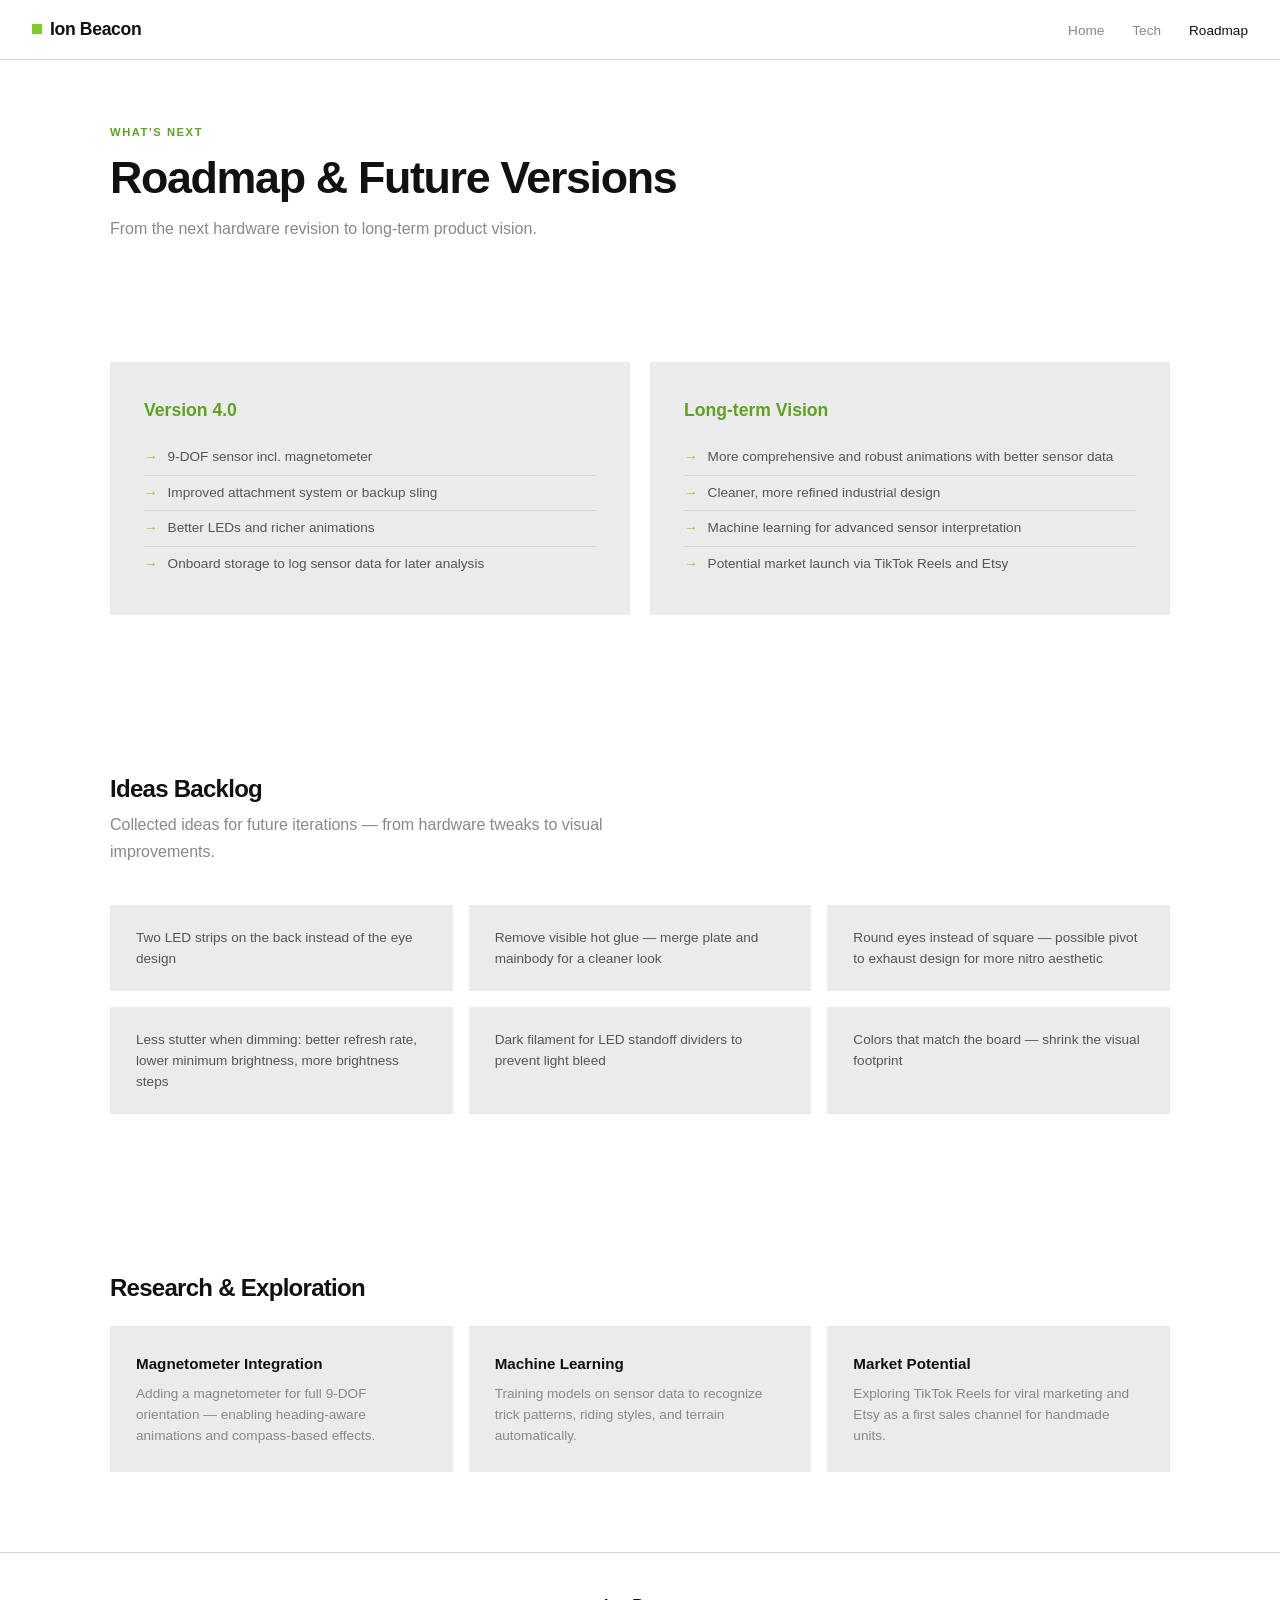
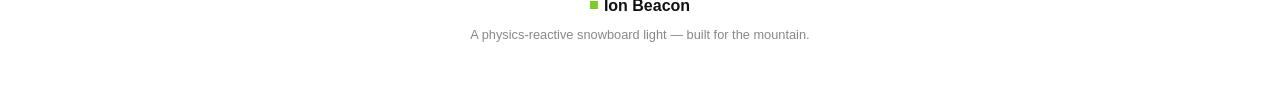
==== future.html @ 7f3868de "first deployment: ion-beacon website" ====
<!DOCTYPE html>
<html lang="en">
<head>
  <meta charset="UTF-8">
  <meta name="viewport" content="width=device-width, initial-scale=1.0">
  <title>Roadmap — Ion Beacon</title>
  <link rel="stylesheet" href="styles.css">
  <style>
    .page-header {
      margin-top: 60px;
      padding: 64px 2rem 0;
    }
    .page-header .container { max-width: 1060px; margin: 0 auto; }

    /* ── Roadmap Cards ── */
    .roadmap-grid {
      display: grid; grid-template-columns: 1fr 1fr; gap: 1.25rem;
    }
    .rm-box {
      background: var(--gray-fill);
      border: 2px solid transparent;
      border-radius: 0;
      padding: 2rem;
      transition: border-color 0.2s;
    }
    .rm-box:hover { border-color: var(--dark); }
    .rm-box h3 {
      font-size: 1.1rem; font-weight: 700; margin-bottom: 1rem;
      color: var(--accent-dark);
    }
    .rm-list { list-style: none; }
    .rm-list li {
      font-size: 0.85rem; color: #555; padding: 7px 0;
      border-bottom: 1px solid var(--gray-border);
      display: flex; align-items: baseline; gap: 10px;
      line-height: 1.5;
    }
    .rm-list li:last-child { border-bottom: none; }
    .rm-list li::before {
      content: '→'; color: var(--accent); font-weight: 700; flex-shrink: 0;
    }

    /* ── Ideas Backlog ── */
    .ideas-grid {
      display: grid; grid-template-columns: repeat(auto-fit, minmax(280px, 1fr)); gap: 1rem;
    }
    .idea-box {
      background: var(--gray-fill);
      border: 2px solid transparent;
      border-radius: 0;
      padding: 1.25rem 1.5rem;
      font-size: 0.85rem; color: #555;
      line-height: 1.55;
      transition: border-color 0.2s;
    }
    .idea-box:hover { border-color: var(--dark); }

    /* ── Research ── */
    .research-grid {
      display: grid; grid-template-columns: repeat(auto-fit, minmax(260px, 1fr)); gap: 1rem;
    }
    .research-box {
      background: var(--gray-fill);
      border: 2px solid transparent;
      border-radius: 0;
      padding: 1.5rem;
      transition: border-color 0.2s;
    }
    .research-box:hover { border-color: var(--dark); }
    .research-box h3 {
      font-size: 0.95rem; font-weight: 700; margin-bottom: 0.4rem;
    }
    .research-box p {
      font-size: 0.85rem; color: var(--mid-gray); line-height: 1.55;
    }

    @media (max-width: 768px) {
      .roadmap-grid { grid-template-columns: 1fr; }
    }
  </style>
</head>
<body>

<!-- ── Nav ── -->
<nav>
  <a href="index.html" class="nav-brand"><span class="dot"></span> Ion Beacon</a>
  <ul class="nav-links" id="navLinks">
    <li><a href="index.html">Home</a></li>
    <li><a href="tech.html">Tech</a></li>
    <li><a href="future.html" class="active">Roadmap</a></li>
  </ul>
  <button class="hamburger" id="hamburger" aria-label="Menu">
    <span></span><span></span><span></span>
  </button>
</nav>

<!-- ── Page Header ── -->
<div class="page-header">
  <div class="container">
    <div class="section-label">What's Next</div>
    <h1 class="section-title">Roadmap & Future Versions</h1>
    <p class="section-desc">From the next hardware revision to long-term product vision.</p>
  </div>
</div>

<!-- ── Version 4.0 & Long-term ── -->
<section>
  <div class="container">
    <div class="roadmap-grid">
      <div class="rm-box reveal">
        <h3>Version 4.0</h3>
        <ul class="rm-list">
          <li>9-DOF sensor incl. magnetometer</li>
          <li>Improved attachment system or backup sling</li>
          <li>Better LEDs and richer animations</li>
          <li>Onboard storage to log sensor data for later analysis</li>
        </ul>
      </div>
      <div class="rm-box reveal">
        <h3>Long-term Vision</h3>
        <ul class="rm-list">
          <li>More comprehensive and robust animations with better sensor data</li>
          <li>Cleaner, more refined industrial design</li>
          <li>Machine learning for advanced sensor interpretation</li>
          <li>Potential market launch via TikTok Reels and Etsy</li>
        </ul>
      </div>
    </div>
  </div>
</section>

<!-- ── Ideas Backlog ── -->
<section>
  <div class="container">
    <h2 class="section-title" style="font-size:1.5rem; margin-bottom:0.5rem;">Ideas Backlog</h2>
    <p class="section-desc">Collected ideas for future iterations — from hardware tweaks to visual improvements.</p>
    <div class="ideas-grid">
      <div class="idea-box reveal">Two LED strips on the back instead of the eye design</div>
      <div class="idea-box reveal">Remove visible hot glue — merge plate and mainbody for a cleaner look</div>
      <div class="idea-box reveal">Round eyes instead of square — possible pivot to exhaust design for more nitro aesthetic</div>
      <div class="idea-box reveal">Less stutter when dimming: better refresh rate, lower minimum brightness, more brightness steps</div>
      <div class="idea-box reveal">Dark filament for LED standoff dividers to prevent light bleed</div>
      <div class="idea-box reveal">Colors that match the board — shrink the visual footprint</div>
    </div>
  </div>
</section>

<!-- ── Research & Exploration ── -->
<section>
  <div class="container">
    <h2 class="section-title" style="font-size:1.5rem; margin-bottom:1.5rem;">Research & Exploration</h2>
    <div class="research-grid">
      <div class="research-box reveal">
        <h3>Magnetometer Integration</h3>
        <p>Adding a magnetometer for full 9-DOF orientation — enabling heading-aware animations and compass-based effects.</p>
      </div>
      <div class="research-box reveal">
        <h3>Machine Learning</h3>
        <p>Training models on sensor data to recognize trick patterns, riding styles, and terrain automatically.</p>
      </div>
      <div class="research-box reveal">
        <h3>Market Potential</h3>
        <p>Exploring TikTok Reels for viral marketing and Etsy as a first sales channel for handmade units.</p>
      </div>
    </div>
  </div>
</section>

<!-- ── Footer ── -->
<footer>
  <div class="footer-brand"><span class="dot"></span> Ion Beacon</div>
  <p>A physics-reactive snowboard light — built for the mountain.</p>
</footer>

<script src="shared.js"></script>
</body>
</html>
---- styles.css ----
/* ══════════════════════════════════════════
   Ion Beacon — Shared Styles
   ══════════════════════════════════════════ */

/* ── Reset ── */
*, *::before, *::after { margin: 0; padding: 0; box-sizing: border-box; }

:root {
  --white: #ffffff;
  --bg: #ffffff;
  --gray-fill: #ebebeb;
  --gray-border: #d4d4d4;
  --mid-gray: #888;
  --dark: #111;
  --accent: #7CCC2B;
  --accent-dark: #5ea31e;
  --accent-glow: rgba(124, 204, 43, 0.12);
  --hover-border: 3px solid var(--dark);
}

html { scroll-behavior: smooth; font-size: 16px; }

body {
  font-family: 'Helvetica Neue', Helvetica, Arial, sans-serif;
  background: var(--bg);
  color: var(--dark);
  line-height: 1.6;
  -webkit-font-smoothing: antialiased;
}

/* ── Nav ── */
nav {
  position: fixed; top: 0; left: 0; right: 0; z-index: 100;
  background: rgba(255,255,255,0.9);
  backdrop-filter: blur(16px);
  -webkit-backdrop-filter: blur(16px);
  border-bottom: 1px solid var(--gray-border);
  padding: 0 2rem;
  height: 60px;
  display: flex; align-items: center; justify-content: space-between;
}
.nav-brand {
  font-weight: 700; font-size: 1.1rem; letter-spacing: -0.02em;
  text-decoration: none; color: var(--dark);
  display: flex; align-items: center; gap: 8px;
}
.nav-brand .dot {
  width: 10px; height: 10px; background: var(--accent); display: inline-block;
}
.nav-links { display: flex; gap: 1.75rem; list-style: none; }
.nav-links a {
  text-decoration: none; color: var(--mid-gray); font-size: 0.85rem;
  font-weight: 500; transition: color 0.2s;
}
.nav-links a:hover, .nav-links a.active { color: var(--dark); }
.hamburger { display: none; background: none; border: none; cursor: pointer; padding: 4px; }
.hamburger span { display: block; width: 22px; height: 2px; background: var(--dark); margin: 5px 0; transition: 0.3s; }

/* ── Shared Layout ── */
section { padding: 80px 2rem; }
.container { max-width: 1060px; margin: 0 auto; }
.section-label {
  font-size: 0.7rem; font-weight: 700; text-transform: uppercase;
  letter-spacing: 0.14em; color: var(--accent-dark); margin-bottom: 0.6rem;
}
.section-title {
  font-size: clamp(1.8rem, 4vw, 2.8rem);
  font-weight: 700; letter-spacing: -0.03em;
  margin-bottom: 0.75rem; line-height: 1.15;
}
.section-desc {
  color: var(--mid-gray); font-size: 1rem;
  max-width: 580px; line-height: 1.7; margin-bottom: 2.5rem;
}

/* ── Box System (sharp, gray, hover border) ── */
.box {
  background: var(--gray-fill);
  border: 2px solid transparent;
  border-radius: 0;
  padding: 1.75rem;
  transition: border-color 0.2s ease, box-shadow 0.2s ease;
}
.box:hover {
  border-color: var(--dark);
}

/* ── Buttons ── */
.btn {
  display: inline-flex; align-items: center; gap: 8px;
  padding: 12px 24px;
  border-radius: 0;
  font-weight: 600; font-size: 0.85rem;
  text-decoration: none;
  transition: all 0.2s ease;
  cursor: pointer; border: none;
}
.btn-primary {
  background: var(--dark); color: var(--white);
}
.btn-primary:hover {
  background: var(--accent-dark);
}
.btn-outline {
  background: transparent; color: var(--dark);
  border: 2px solid var(--gray-border);
}
.btn-outline:hover {
  border-color: var(--dark);
}

/* ── Footer ── */
footer {
  padding: 2.5rem 2rem;
  text-align: center;
  border-top: 1px solid var(--gray-border);
}
footer p { font-size: 0.8rem; color: var(--mid-gray); }
footer .footer-brand {
  font-weight: 700; font-size: 1rem; color: var(--dark);
  margin-bottom: 0.4rem;
  display: flex; align-items: center; justify-content: center; gap: 6px;
}
footer .footer-brand .dot { width: 8px; height: 8px; background: var(--accent); }

/* ── Scroll Reveal ── */
.reveal {
  opacity: 0; transform: translateY(16px);
  transition: opacity 0.5s ease, transform 0.5s ease;
}
.reveal.visible {
  opacity: 1; transform: translateY(0);
}

/* ── Mobile ── */
@media (max-width: 768px) {
  .nav-links { display: none; }
  .hamburger { display: block; }
  .hamburger.active span:nth-child(1) { transform: rotate(45deg) translate(5px, 5px); }
  .hamburger.active span:nth-child(2) { opacity: 0; }
  .hamburger.active span:nth-child(3) { transform: rotate(-45deg) translate(5px, -5px); }
  .nav-links.open {
    display: flex; flex-direction: column;
    position: absolute; top: 60px; left: 0; right: 0;
    background: rgba(255,255,255,0.97); backdrop-filter: blur(16px);
    padding: 1.25rem 2rem; gap: 0.75rem;
    border-bottom: 1px solid var(--gray-border);
  }
  section { padding: 48px 1.25rem; }
}
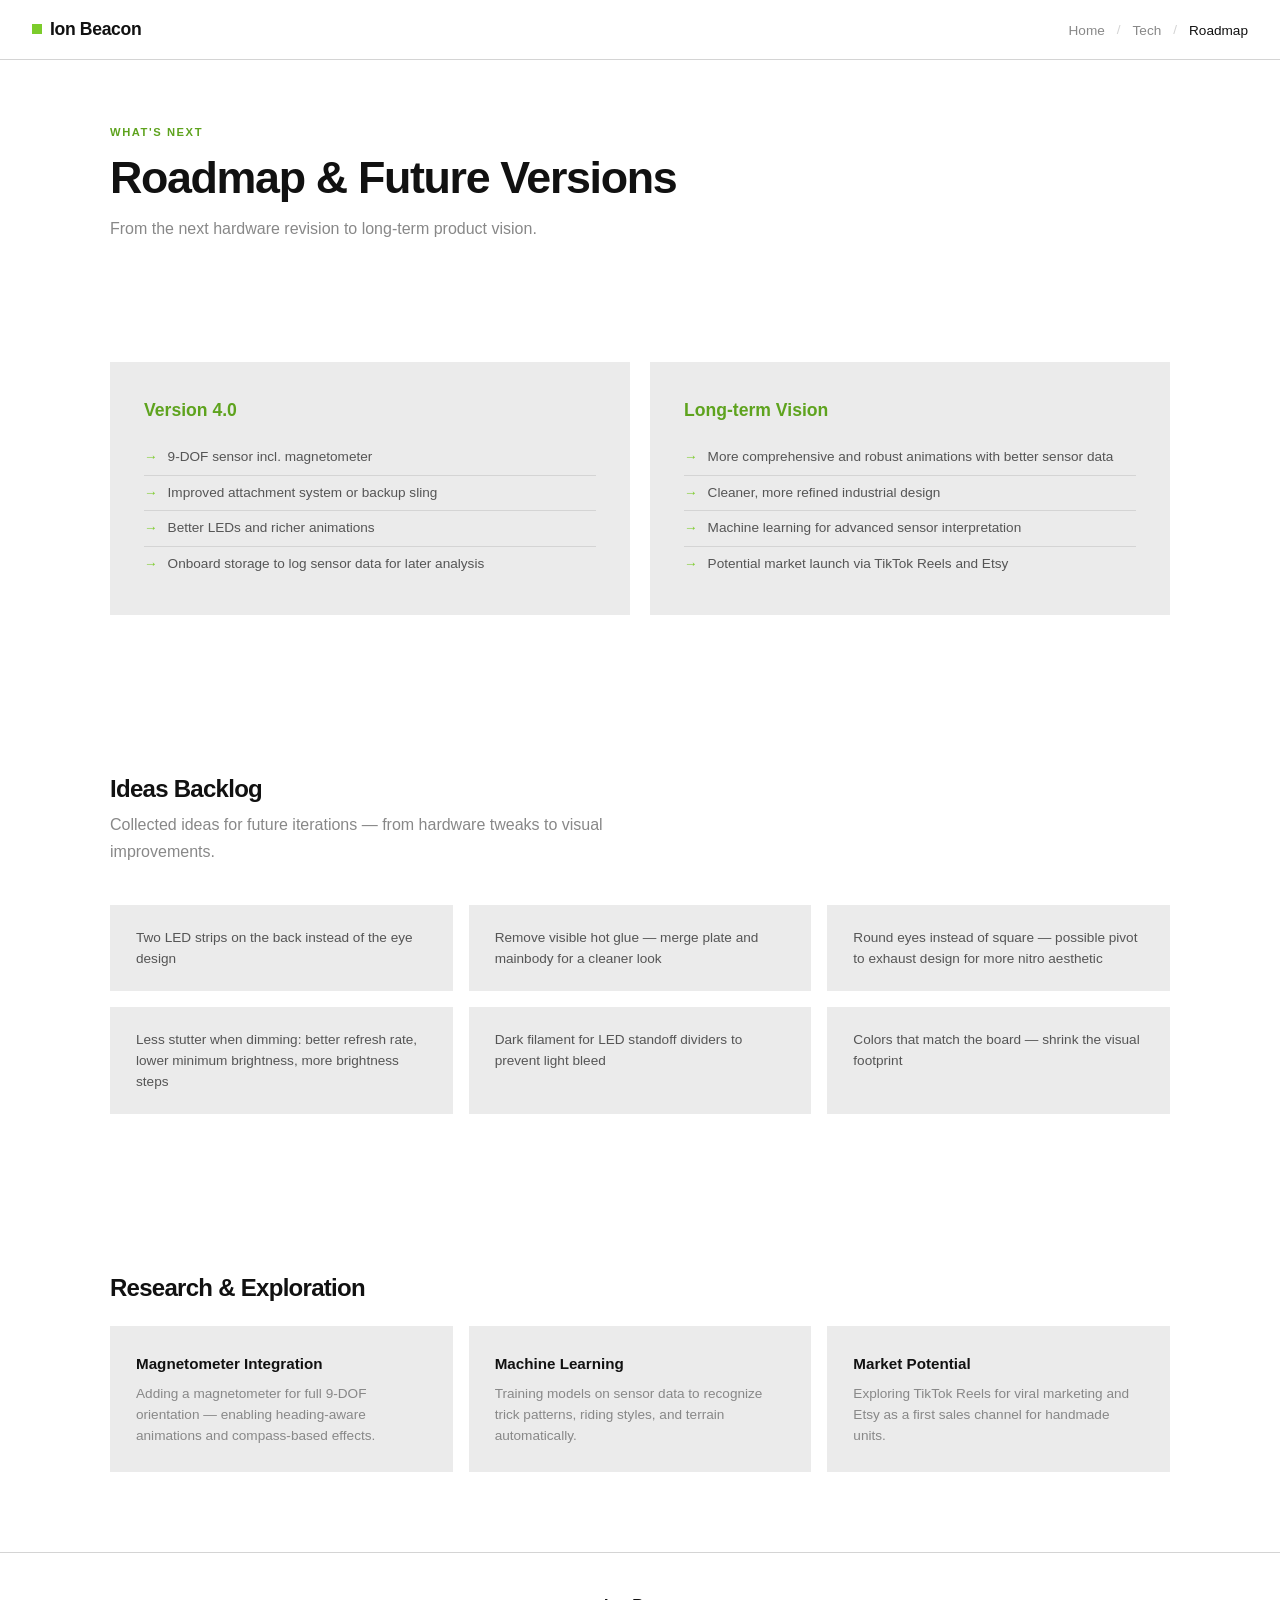
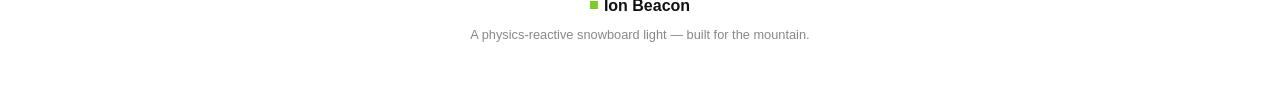
==== commit 7f8a37ee: "add hero image and nav separators Replace hero placeholder with actual product image and add / separ" ====
--- a/future.html
+++ b/future.html
@@ -86,7 +86,9 @@
   <a href="index.html" class="nav-brand"><span class="dot"></span> Ion Beacon</a>
   <ul class="nav-links" id="navLinks">
     <li><a href="index.html">Home</a></li>
+    <li class="nav-sep">/</li>
     <li><a href="tech.html">Tech</a></li>
+    <li class="nav-sep">/</li>
     <li><a href="future.html" class="active">Roadmap</a></li>
   </ul>
   <button class="hamburger" id="hamburger" aria-label="Menu">
--- a/styles.css
+++ b/styles.css
@@ -47,12 +47,13 @@
 .nav-brand .dot {
   width: 10px; height: 10px; background: var(--accent); display: inline-block;
 }
-.nav-links { display: flex; gap: 1.75rem; list-style: none; }
+.nav-links { display: flex; gap: 0.75rem; list-style: none; align-items: center; }
 .nav-links a {
   text-decoration: none; color: var(--mid-gray); font-size: 0.85rem;
   font-weight: 500; transition: color 0.2s;
 }
 .nav-links a:hover, .nav-links a.active { color: var(--dark); }
+.nav-sep { color: var(--gray-border); font-size: 0.85rem; font-weight: 300; user-select: none; }
 .hamburger { display: none; background: none; border: none; cursor: pointer; padding: 4px; }
 .hamburger span { display: block; width: 22px; height: 2px; background: var(--dark); margin: 5px 0; transition: 0.3s; }
 
@@ -135,6 +136,7 @@
 /* ── Mobile ── */
 @media (max-width: 768px) {
   .nav-links { display: none; }
+  .nav-sep { display: none; }
   .hamburger { display: block; }
   .hamburger.active span:nth-child(1) { transform: rotate(45deg) translate(5px, 5px); }
   .hamburger.active span:nth-child(2) { opacity: 0; }
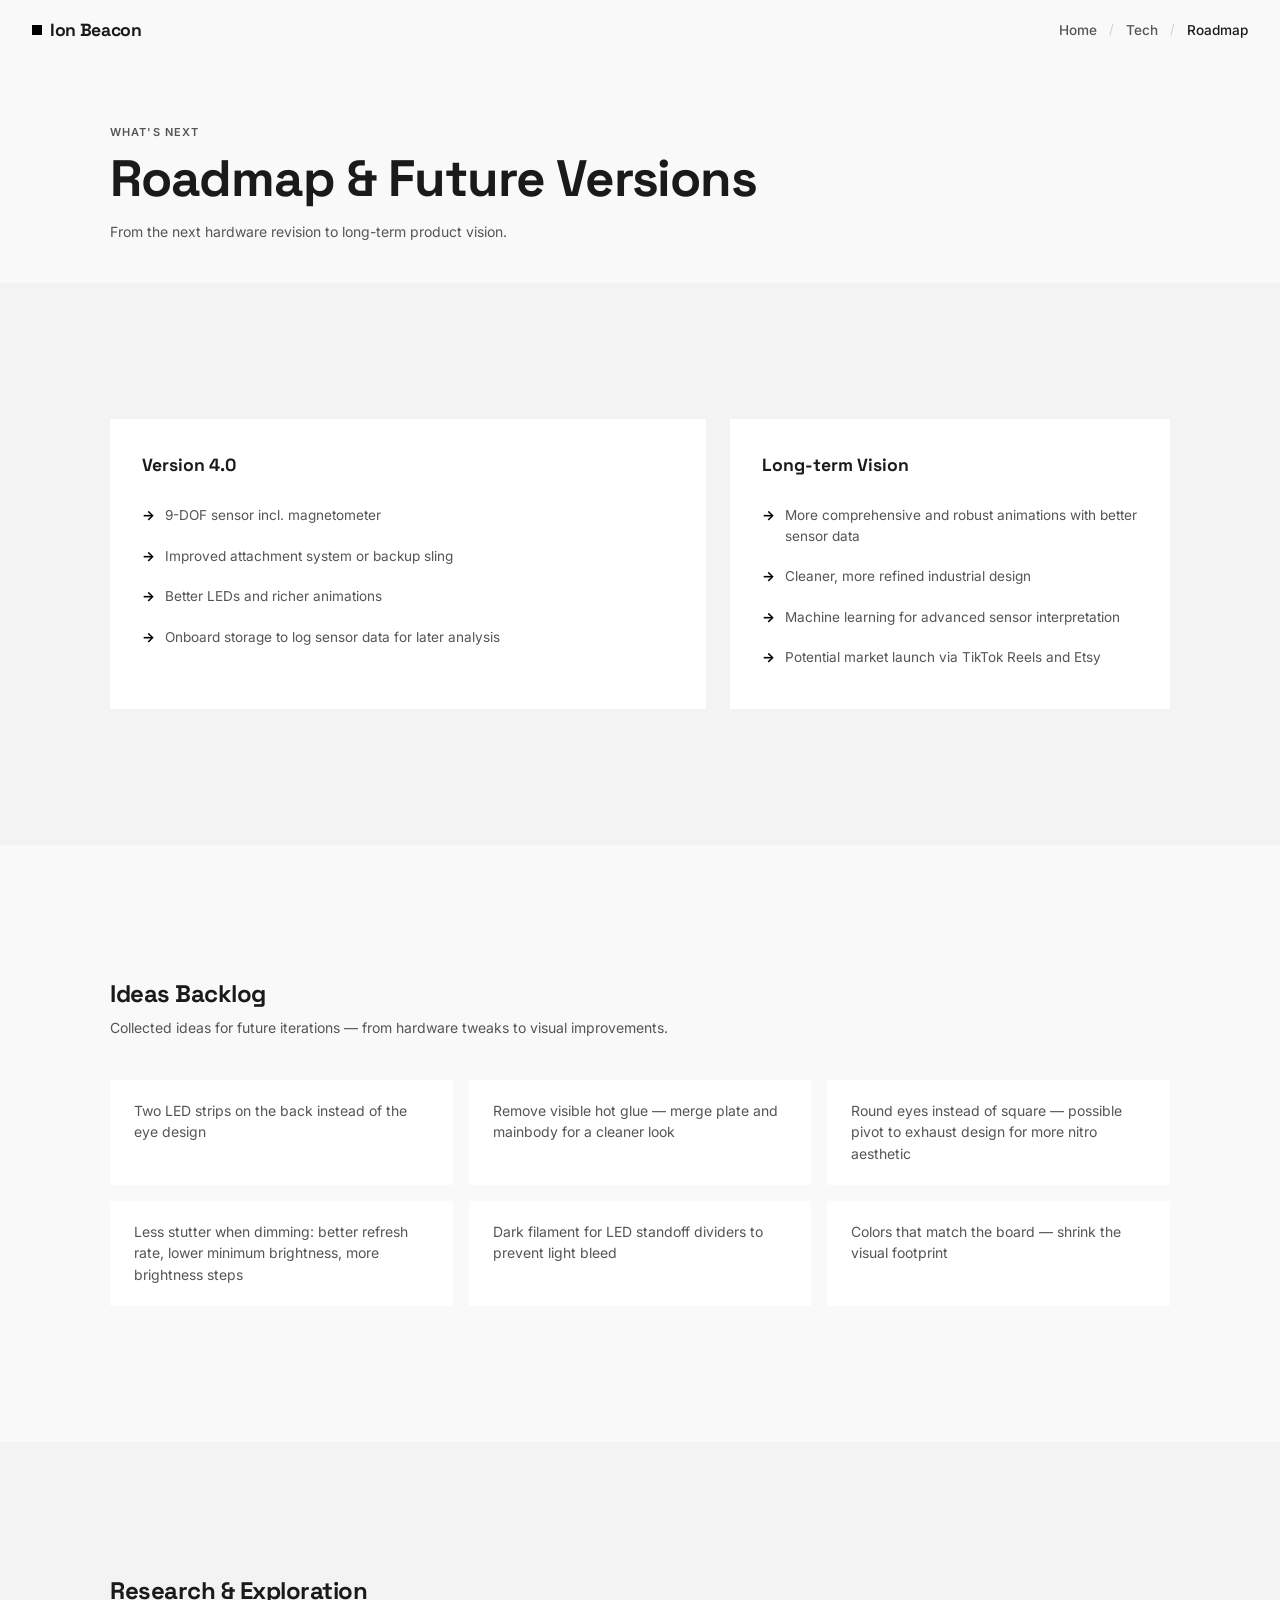
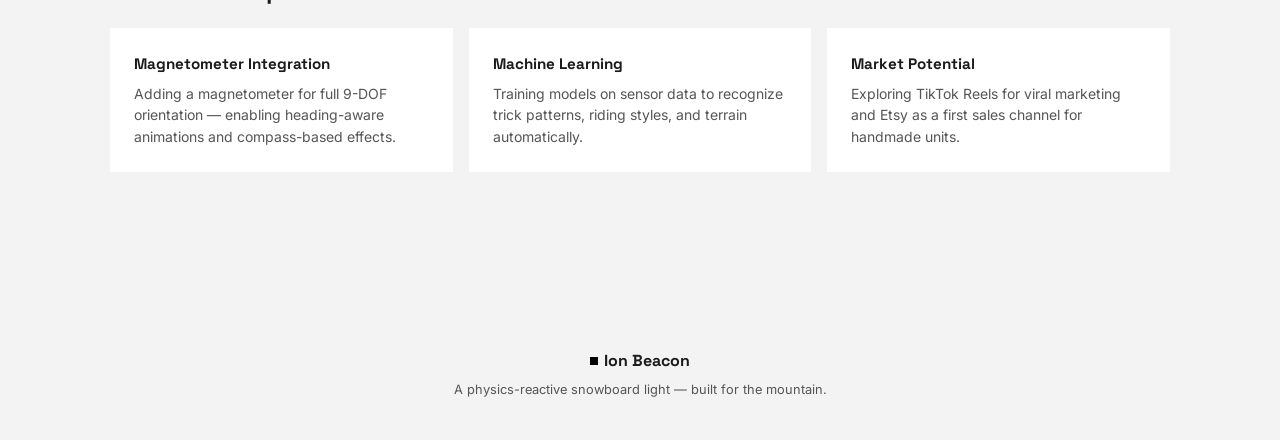
==== commit 14750d30: "apply Monochrome Precision design system Replace lime-green accent palette with strictly achromatic " ====
--- a/future.html
+++ b/future.html
@@ -4,6 +4,9 @@
   <meta charset="UTF-8">
   <meta name="viewport" content="width=device-width, initial-scale=1.0">
   <title>Roadmap — Ion Beacon</title>
+  <link rel="preconnect" href="https://fonts.googleapis.com">
+  <link rel="preconnect" href="https://fonts.gstatic.com" crossorigin>
+  <link href="https://fonts.googleapis.com/css2?family=Inter:wght@400;500;600;700&family=Space+Grotesk:wght@500;600;700&display=swap" rel="stylesheet">
   <link rel="stylesheet" href="styles.css">
   <style>
     .page-header {
@@ -14,30 +17,30 @@
 
     /* ── Roadmap Cards ── */
     .roadmap-grid {
-      display: grid; grid-template-columns: 1fr 1fr; gap: 1.25rem;
+      display: grid; grid-template-columns: 1.15fr 0.85fr; gap: 1.5rem;
     }
     .rm-box {
-      background: var(--gray-fill);
-      border: 2px solid transparent;
+      background: var(--surface-container-lowest);
+      border: none;
       border-radius: 0;
       padding: 2rem;
-      transition: border-color 0.2s;
+      transition: box-shadow 0.2s;
     }
-    .rm-box:hover { border-color: var(--dark); }
+    .rm-box:hover { box-shadow: var(--shadow-ambient); }
     .rm-box h3 {
+      font-family: var(--font-display);
       font-size: 1.1rem; font-weight: 700; margin-bottom: 1rem;
-      color: var(--accent-dark);
+      color: var(--on-surface);
     }
     .rm-list { list-style: none; }
     .rm-list li {
-      font-size: 0.85rem; color: #555; padding: 7px 0;
-      border-bottom: 1px solid var(--gray-border);
+      font-size: 0.85rem; color: var(--on-surface-variant); padding: 10px 0;
+      border-bottom: none;
       display: flex; align-items: baseline; gap: 10px;
       line-height: 1.5;
     }
-    .rm-list li:last-child { border-bottom: none; }
     .rm-list li::before {
-      content: '→'; color: var(--accent); font-weight: 700; flex-shrink: 0;
+      content: '\2192'; color: var(--primary); font-weight: 700; flex-shrink: 0;
     }
 
     /* ── Ideas Backlog ── */
@@ -45,33 +48,34 @@
       display: grid; grid-template-columns: repeat(auto-fit, minmax(280px, 1fr)); gap: 1rem;
     }
     .idea-box {
-      background: var(--gray-fill);
-      border: 2px solid transparent;
+      background: var(--surface-container-lowest);
+      border: none;
       border-radius: 0;
       padding: 1.25rem 1.5rem;
-      font-size: 0.85rem; color: #555;
+      font-size: 0.875rem; color: var(--on-surface-variant);
       line-height: 1.55;
-      transition: border-color 0.2s;
+      transition: box-shadow 0.2s;
     }
-    .idea-box:hover { border-color: var(--dark); }
+    .idea-box:hover { box-shadow: var(--shadow-ambient); }
 
     /* ── Research ── */
     .research-grid {
       display: grid; grid-template-columns: repeat(auto-fit, minmax(260px, 1fr)); gap: 1rem;
     }
     .research-box {
-      background: var(--gray-fill);
-      border: 2px solid transparent;
+      background: var(--surface-container-lowest);
+      border: none;
       border-radius: 0;
       padding: 1.5rem;
-      transition: border-color 0.2s;
+      transition: box-shadow 0.2s;
     }
-    .research-box:hover { border-color: var(--dark); }
+    .research-box:hover { box-shadow: var(--shadow-ambient); }
     .research-box h3 {
+      font-family: var(--font-display);
       font-size: 0.95rem; font-weight: 700; margin-bottom: 0.4rem;
     }
     .research-box p {
-      font-size: 0.85rem; color: var(--mid-gray); line-height: 1.55;
+      font-size: 0.875rem; color: var(--on-surface-variant); line-height: 1.55;
     }
 
     @media (max-width: 768px) {
@@ -106,7 +110,7 @@
 </div>
 
 <!-- ── Version 4.0 & Long-term ── -->
-<section>
+<section class="tonal-bg">
   <div class="container">
     <div class="roadmap-grid">
       <div class="rm-box reveal">
@@ -148,7 +152,7 @@
 </section>
 
 <!-- ── Research & Exploration ── -->
-<section>
+<section class="tonal-bg">
   <div class="container">
     <h2 class="section-title" style="font-size:1.5rem; margin-bottom:1.5rem;">Research & Exploration</h2>
     <div class="research-grid">
--- a/styles.css
+++ b/styles.css
@@ -1,29 +1,43 @@
 /* ══════════════════════════════════════════
    Ion Beacon — Shared Styles
+   Design System: Monochrome Precision
    ══════════════════════════════════════════ */
 
 /* ── Reset ── */
 *, *::before, *::after { margin: 0; padding: 0; box-sizing: border-box; }
 
 :root {
-  --white: #ffffff;
-  --bg: #ffffff;
-  --gray-fill: #ebebeb;
-  --gray-border: #d4d4d4;
-  --mid-gray: #888;
-  --dark: #111;
-  --accent: #7CCC2B;
-  --accent-dark: #5ea31e;
-  --accent-glow: rgba(124, 204, 43, 0.12);
-  --hover-border: 3px solid var(--dark);
+  /* Surfaces */
+  --surface: #f9f9f9;
+  --surface-container-low: #f3f3f4;
+  --surface-container-highest: #e2e2e2;
+  --surface-container-lowest: #ffffff;
+  /* Primary */
+  --primary: #000000;
+  --primary-container: #3b3b3b;
+  --on-primary: #e2e2e2;
+  /* Text */
+  --on-surface: #1a1a1a;
+  --on-surface-variant: #555555;
+  /* Secondary */
+  --secondary-container: #d6d4d3;
+  /* Outline */
+  --outline-variant: #c6c6c6;
+  /* Error */
+  --error: #ba1a1a;
+  /* Ambient shadow */
+  --shadow-ambient: 0 4px 40px rgba(26, 26, 26, 0.04);
+  /* Typography */
+  --font-display: 'Space Grotesk', sans-serif;
+  --font-body: 'Inter', sans-serif;
 }
 
 html { scroll-behavior: smooth; font-size: 16px; }
 
 body {
-  font-family: 'Helvetica Neue', Helvetica, Arial, sans-serif;
-  background: var(--bg);
-  color: var(--dark);
+  font-family: var(--font-body);
+  background: var(--surface);
+  color: var(--on-surface);
   line-height: 1.6;
   -webkit-font-smoothing: antialiased;
 }
@@ -31,59 +45,64 @@
 /* ── Nav ── */
 nav {
   position: fixed; top: 0; left: 0; right: 0; z-index: 100;
-  background: rgba(255,255,255,0.9);
-  backdrop-filter: blur(16px);
-  -webkit-backdrop-filter: blur(16px);
-  border-bottom: 1px solid var(--gray-border);
+  background: rgba(249, 249, 249, 0.8);
+  backdrop-filter: blur(20px);
+  -webkit-backdrop-filter: blur(20px);
   padding: 0 2rem;
   height: 60px;
   display: flex; align-items: center; justify-content: space-between;
 }
 .nav-brand {
+  font-family: var(--font-display);
   font-weight: 700; font-size: 1.1rem; letter-spacing: -0.02em;
-  text-decoration: none; color: var(--dark);
+  text-decoration: none; color: var(--on-surface);
   display: flex; align-items: center; gap: 8px;
 }
 .nav-brand .dot {
-  width: 10px; height: 10px; background: var(--accent); display: inline-block;
+  width: 10px; height: 10px; background: var(--primary); display: inline-block;
 }
 .nav-links { display: flex; gap: 0.75rem; list-style: none; align-items: center; }
 .nav-links a {
-  text-decoration: none; color: var(--mid-gray); font-size: 0.85rem;
+  text-decoration: none; color: var(--on-surface-variant); font-size: 0.85rem;
   font-weight: 500; transition: color 0.2s;
 }
-.nav-links a:hover, .nav-links a.active { color: var(--dark); }
-.nav-sep { color: var(--gray-border); font-size: 0.85rem; font-weight: 300; user-select: none; }
+.nav-links a:hover, .nav-links a.active { color: var(--on-surface); }
+.nav-sep { color: var(--outline-variant); font-size: 0.85rem; font-weight: 300; user-select: none; }
 .hamburger { display: none; background: none; border: none; cursor: pointer; padding: 4px; }
-.hamburger span { display: block; width: 22px; height: 2px; background: var(--dark); margin: 5px 0; transition: 0.3s; }
+.hamburger span { display: block; width: 22px; height: 2px; background: var(--on-surface); margin: 5px 0; transition: 0.3s; }
 
 /* ── Shared Layout ── */
-section { padding: 80px 2rem; }
+section { padding: 8.5rem 2rem; }
 .container { max-width: 1060px; margin: 0 auto; }
 .section-label {
-  font-size: 0.7rem; font-weight: 700; text-transform: uppercase;
-  letter-spacing: 0.14em; color: var(--accent-dark); margin-bottom: 0.6rem;
+  font-family: var(--font-body);
+  font-size: 0.6875rem; font-weight: 600; text-transform: uppercase;
+  letter-spacing: 0.1em; color: var(--on-surface-variant); margin-bottom: 0.6rem;
 }
 .section-title {
-  font-size: clamp(1.8rem, 4vw, 2.8rem);
-  font-weight: 700; letter-spacing: -0.03em;
-  margin-bottom: 0.75rem; line-height: 1.15;
+  font-family: var(--font-display);
+  font-size: clamp(1.8rem, 4vw, 3.5rem);
+  font-weight: 700; letter-spacing: -0.02em;
+  margin-bottom: 0.75rem; line-height: 1.1;
 }
 .section-desc {
-  color: var(--mid-gray); font-size: 1rem;
+  color: var(--on-surface-variant); font-size: 0.875rem;
   max-width: 580px; line-height: 1.7; margin-bottom: 2.5rem;
 }
 
-/* ── Box System (sharp, gray, hover border) ── */
+/* ── Tonal Section Background ── */
+.tonal-bg { background: var(--surface-container-low); }
+
+/* ── Box System (tonal, no borders) ── */
 .box {
-  background: var(--gray-fill);
-  border: 2px solid transparent;
+  background: var(--surface-container-lowest);
+  border: none;
   border-radius: 0;
   padding: 1.75rem;
-  transition: border-color 0.2s ease, box-shadow 0.2s ease;
+  transition: box-shadow 0.2s ease;
 }
 .box:hover {
-  border-color: var(--dark);
+  box-shadow: var(--shadow-ambient);
 }
 
 /* ── Buttons ── */
@@ -91,38 +110,40 @@
   display: inline-flex; align-items: center; gap: 8px;
   padding: 12px 24px;
   border-radius: 0;
+  font-family: var(--font-body);
   font-weight: 600; font-size: 0.85rem;
   text-decoration: none;
   transition: all 0.2s ease;
   cursor: pointer; border: none;
 }
 .btn-primary {
-  background: var(--dark); color: var(--white);
+  background: var(--primary); color: var(--on-primary);
 }
 .btn-primary:hover {
-  background: var(--accent-dark);
+  background: var(--primary-container);
 }
 .btn-outline {
-  background: transparent; color: var(--dark);
-  border: 2px solid var(--gray-border);
+  background: var(--surface-container-highest); color: var(--on-surface);
+  border: none;
 }
 .btn-outline:hover {
-  border-color: var(--dark);
+  background: var(--secondary-container);
 }
 
 /* ── Footer ── */
 footer {
   padding: 2.5rem 2rem;
   text-align: center;
-  border-top: 1px solid var(--gray-border);
+  background: var(--surface-container-low);
 }
-footer p { font-size: 0.8rem; color: var(--mid-gray); }
+footer p { font-size: 0.8rem; color: var(--on-surface-variant); }
 footer .footer-brand {
-  font-weight: 700; font-size: 1rem; color: var(--dark);
+  font-family: var(--font-display);
+  font-weight: 700; font-size: 1rem; color: var(--on-surface);
   margin-bottom: 0.4rem;
   display: flex; align-items: center; justify-content: center; gap: 6px;
 }
-footer .footer-brand .dot { width: 8px; height: 8px; background: var(--accent); }
+footer .footer-brand .dot { width: 8px; height: 8px; background: var(--primary); }
 
 /* ── Scroll Reveal ── */
 .reveal {
@@ -144,9 +165,9 @@
   .nav-links.open {
     display: flex; flex-direction: column;
     position: absolute; top: 60px; left: 0; right: 0;
-    background: rgba(255,255,255,0.97); backdrop-filter: blur(16px);
+    background: rgba(249, 249, 249, 0.97); backdrop-filter: blur(20px);
+    -webkit-backdrop-filter: blur(20px);
     padding: 1.25rem 2rem; gap: 0.75rem;
-    border-bottom: 1px solid var(--gray-border);
   }
-  section { padding: 48px 1.25rem; }
+  section { padding: 3rem 1.25rem; }
 }
